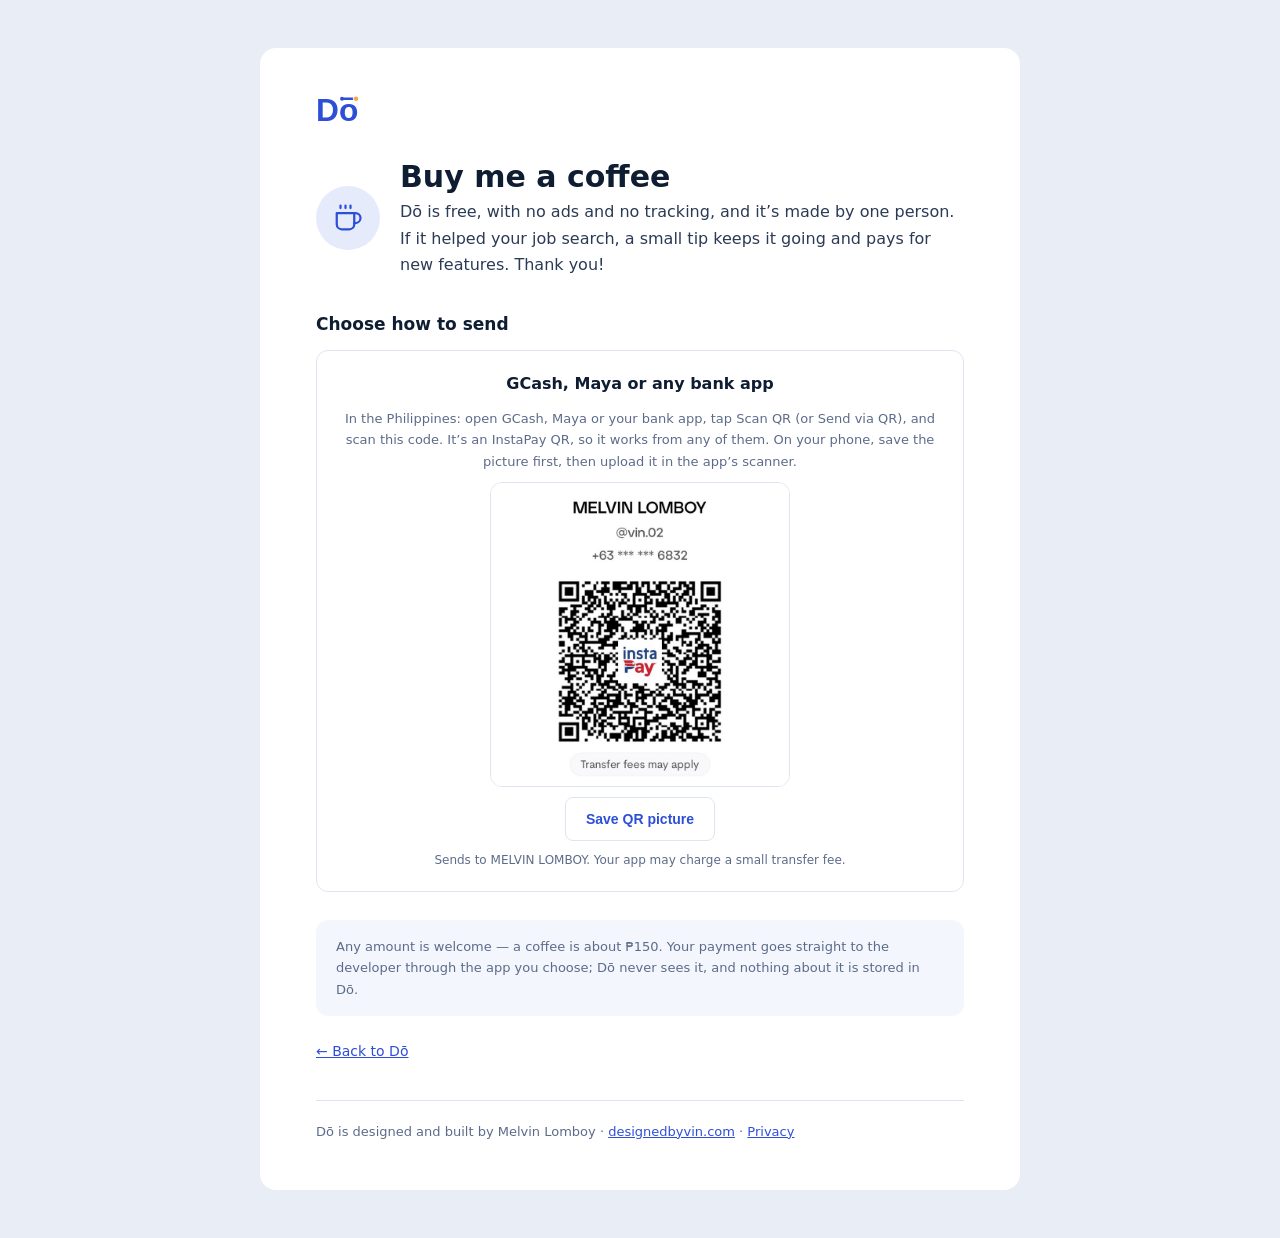
==== tip/index.html @ 1f3c9e64 "Add files via upload" ====
<!doctype html>
<html lang="en">
<head>
<meta charset="utf-8">
<meta name="viewport" content="width=device-width, initial-scale=1">
<title>Buy me a coffee · Dō</title>
<meta name="description" content="Dō is free and made by one person. If it helped your job search, you can buy the developer a coffee.">
<meta name="referrer" content="no-referrer">
<style>
  @font-face { font-family: 'Poppins'; src: url('../fonts/poppins-regular.woff') format('woff'); font-weight: 400; font-display: swap; }
  @font-face { font-family: 'Poppins'; src: url('../fonts/poppins-medium.woff') format('woff'); font-weight: 500; font-display: swap; }
  @font-face { font-family: 'Poppins'; src: url('../fonts/poppins-bold.woff') format('woff'); font-weight: 600 700; font-display: swap; }
  :root { --bg: #e9edf5; --card: #ffffff; --soft: #f3f6fc; --ink: #0f1d33; --body: #2b3a55; --muted: #5d6b8a; --primary: #2d4fd8; --primary-soft: #e6ebfc; --on-primary: #fff; --border: #dfe5ef; }
  @media (prefers-color-scheme: dark) { :root { --bg: #0b1220; --card: #121b2e; --soft: #18233a; --ink: #eef2fb; --body: #cdd6ea; --muted: #9aa8c6; --primary: #6f8cff; --primary-soft: #1c2a52; --on-primary: #0b1220; --border: #26324c; } }
  * { box-sizing: border-box; }
  html { background: var(--bg); min-height: 100%; }
  body { margin: 0; background: var(--bg); color: var(--body); font: 400 15px/1.65 'Poppins', system-ui, sans-serif; }
  main { max-width: 760px; margin: 48px auto; padding: 48px 56px; background: var(--card); border-radius: 16px; }
  .mark { display: inline-block; color: var(--primary); text-decoration: none; }
  .hero { display: flex; gap: 20px; align-items: center; margin: 28px 0 8px; }
  .cup { width: 64px; height: 64px; flex: none; border-radius: 50%; background: var(--primary-soft); color: var(--primary); display: grid; place-items: center; }
  h1 { margin: 0; font-size: 30px; line-height: 1.25; color: var(--ink); }
  .lead { margin: 4px 0 0; font-size: 16px; color: var(--body); }
  h2 { margin: 32px 0 12px; font-size: 17px; color: var(--ink); }
  .ways { display: grid; grid-template-columns: repeat(auto-fit, minmax(200px, 1fr)); gap: 16px; }
  .way { border: 1px solid var(--border); border-radius: 12px; padding: 20px; display: flex; flex-direction: column; align-items: center; gap: 10px; text-align: center; background: var(--card); }
  .way h3 { margin: 0; font-size: 16px; color: var(--ink); }
  .way p { margin: 0; font-size: 13px; color: var(--muted); }
  .qr { width: 180px; height: 180px; border-radius: 10px; background: #fff; padding: 8px; border: 1px solid var(--border); object-fit: contain; }
  .btn { display: inline-flex; align-items: center; justify-content: center; gap: 8px; min-height: 44px; padding: 0 20px; border-radius: 8px; background: var(--primary); color: var(--on-primary); font: 600 14px 'Poppins', sans-serif; text-decoration: none; border: 0; cursor: pointer; }
  .btn.ghost { background: transparent; color: var(--primary); border: 1px solid var(--border); }
  .copy { font: 500 13px ui-monospace, Menlo, monospace; color: var(--ink); background: var(--soft); border-radius: 6px; padding: 4px 10px; }
  .note { margin-top: 28px; padding: 16px 20px; border-radius: 12px; background: var(--soft); font-size: 13px; color: var(--muted); }
  .soon { padding: 24px; border: 1px dashed var(--border); border-radius: 12px; text-align: center; color: var(--muted); }
  a { color: var(--primary); }
  .qr-card { width: 100%; max-width: 300px; height: auto; border-radius: 12px; border: 1px solid var(--border); display: block; }
  .caption { font-size: 12px; color: var(--muted); }
  .back { display: inline-block; margin-top: 24px; font-size: 14px; color: var(--primary); }
  footer { margin-top: 36px; padding-top: 20px; border-top: 1px solid var(--border); color: var(--muted); font-size: 13px; }
  @media (max-width: 640px) { main { margin: 0; padding: 32px 20px; border-radius: 0; } h1 { font-size: 26px; } .hero { flex-direction: column; align-items: flex-start; gap: 12px; } }
</style>
</head>
<body>
<main>
  <a class="mark" href="https://designedbyvin.com" aria-label="Dō"><svg viewBox="0 255 1390 820" style="display:block;height:26px;width:auto;overflow:visible" aria-hidden="true"><text x="0" y="1050" font-family="Poppins, sans-serif" font-weight="700" font-size="1000" fill="currentColor">Do</text><path d="M820 342 H1190" stroke="currentColor" stroke-width="72" stroke-linecap="round"/><circle cx="820" cy="342" r="60" fill="currentColor"/><circle cx="1262" cy="342" r="86" fill="#f5a54a" stroke="var(--card)" stroke-width="30"/></svg></a>
  <div class="hero">
    <span class="cup" aria-hidden="true"><svg width="30" height="30" viewBox="0 0 24 24" fill="none" stroke="currentColor" stroke-width="1.8" stroke-linecap="round" stroke-linejoin="round"><path d="M17 8h1a4 4 0 1 1 0 8h-1"/><path d="M3 8h14v9a4 4 0 0 1-4 4H7a4 4 0 0 1-4-4Z"/><path d="M6 2v2M10 2v2M14 2v2"/></svg></span>
    <div>
      <h1>Buy me a coffee</h1>
      <p class="lead">Dō is free, with no ads and no tracking, and it’s made by one person. If it helped your job search, a small tip keeps it going and pays for new features. Thank you!</p>
    </div>
  </div>

  <h2>Choose how to send</h2>
  <div class="ways" id="ways"></div>

  <div class="note">Any amount is welcome — a coffee is about ₱150. Your payment goes straight to the developer through the app you choose; Dō never sees it, and nothing about it is stored in Dō.</div>
  <a class="back" href="../">← Back to Dō</a>
  <footer>Dō is designed and built by Melvin Lomboy · <a href="https://designedbyvin.com">designedbyvin.com</a> · <a href="../privacy/">Privacy</a></footer>
</main>
<script>
// ===== Your payment details: fill in what you use; leave the rest empty and it won't show. =====
const TIP = {
  instapay: { qr: 'tip-qr.jpg' },  // one InstaPay QR: works with GCash, Maya and any Philippine bank app
  gcash: { qr: '', number: '' },   // qr: an image file in this folder, e.g. 'gcash.png' · number: optional, e.g. '0917 *** 1234'
  maya: { qr: '', number: '' },
  paypal: '',                       // your PayPal.me name, e.g. 'designedbyvin' → paypal.me/designedbyvin
  kofi: '',                         // your Ko-fi name, e.g. 'designedbyvin' → ko-fi.com/designedbyvin
};
// =============================================================================================
const ways = document.getElementById('ways');
const card = (title, text, inner) => { const d = document.createElement('div'); d.className = 'way'; d.innerHTML = inner; d.prepend(Object.assign(document.createElement('p'), { textContent: text })); d.prepend(Object.assign(document.createElement('h3'), { textContent: title })); ways.append(d); };
const wallet = (key, name) => {
  const w = TIP[key]; if (!w || (!w.qr && !w.number)) return;
  const img = w.qr ? `<img class="qr" src="${encodeURI(w.qr)}" alt="${name} QR code for sending a tip">` : '';
  const save = w.qr ? `<a class="btn ghost" href="${encodeURI(w.qr)}" download="Do-tip-${key}-QR.png">Save QR picture</a>` : '';
  const num = w.number ? `<span class="copy">${w.number.replace(/[<>&]/g, '')}</span>` : '';
  card(name, w.qr ? `Open ${name}, tap Scan QR and scan this code. On your phone: save the picture, then upload it in ${name}’s scanner.` : `Send to this ${name} number.`, img + save + num);
};
if (TIP.instapay && TIP.instapay.qr) {
  const q = encodeURI(TIP.instapay.qr);
  card('GCash, Maya or any bank app', 'In the Philippines: open GCash, Maya or your bank app, tap Scan QR (or Send via QR), and scan this code. It’s an InstaPay QR, so it works from any of them. On your phone, save the picture first, then upload it in the app’s scanner.',
    `<img class="qr-card" src="${q}" alt="InstaPay QR code for sending a tip to Melvin Lomboy">` +
    `<a class="btn ghost" href="${q}" download="Do-tip-QR.jpg">Save QR picture</a>` +
    `<span class="caption">Sends to MELVIN LOMBOY. Your app may charge a small transfer fee.</span>`);
}
wallet('gcash', 'GCash');
wallet('maya', 'Maya');
if (TIP.paypal) card('PayPal', 'Cards and PayPal balance, from anywhere.', `<a class="btn" href="https://paypal.me/${encodeURIComponent(TIP.paypal)}" target="_blank" rel="noopener noreferrer">Send with PayPal</a>`);
if (TIP.kofi) card('Ko-fi', 'Buy a coffee with a card or PayPal.', `<a class="btn" href="https://ko-fi.com/${encodeURIComponent(TIP.kofi)}" target="_blank" rel="noopener noreferrer">Open Ko-fi</a>`);
if (!ways.children.length) ways.outerHTML = '<div class="soon">Ways to send a tip are coming soon. Thank you for wanting to!</div>';
</script>
</body>
</html>
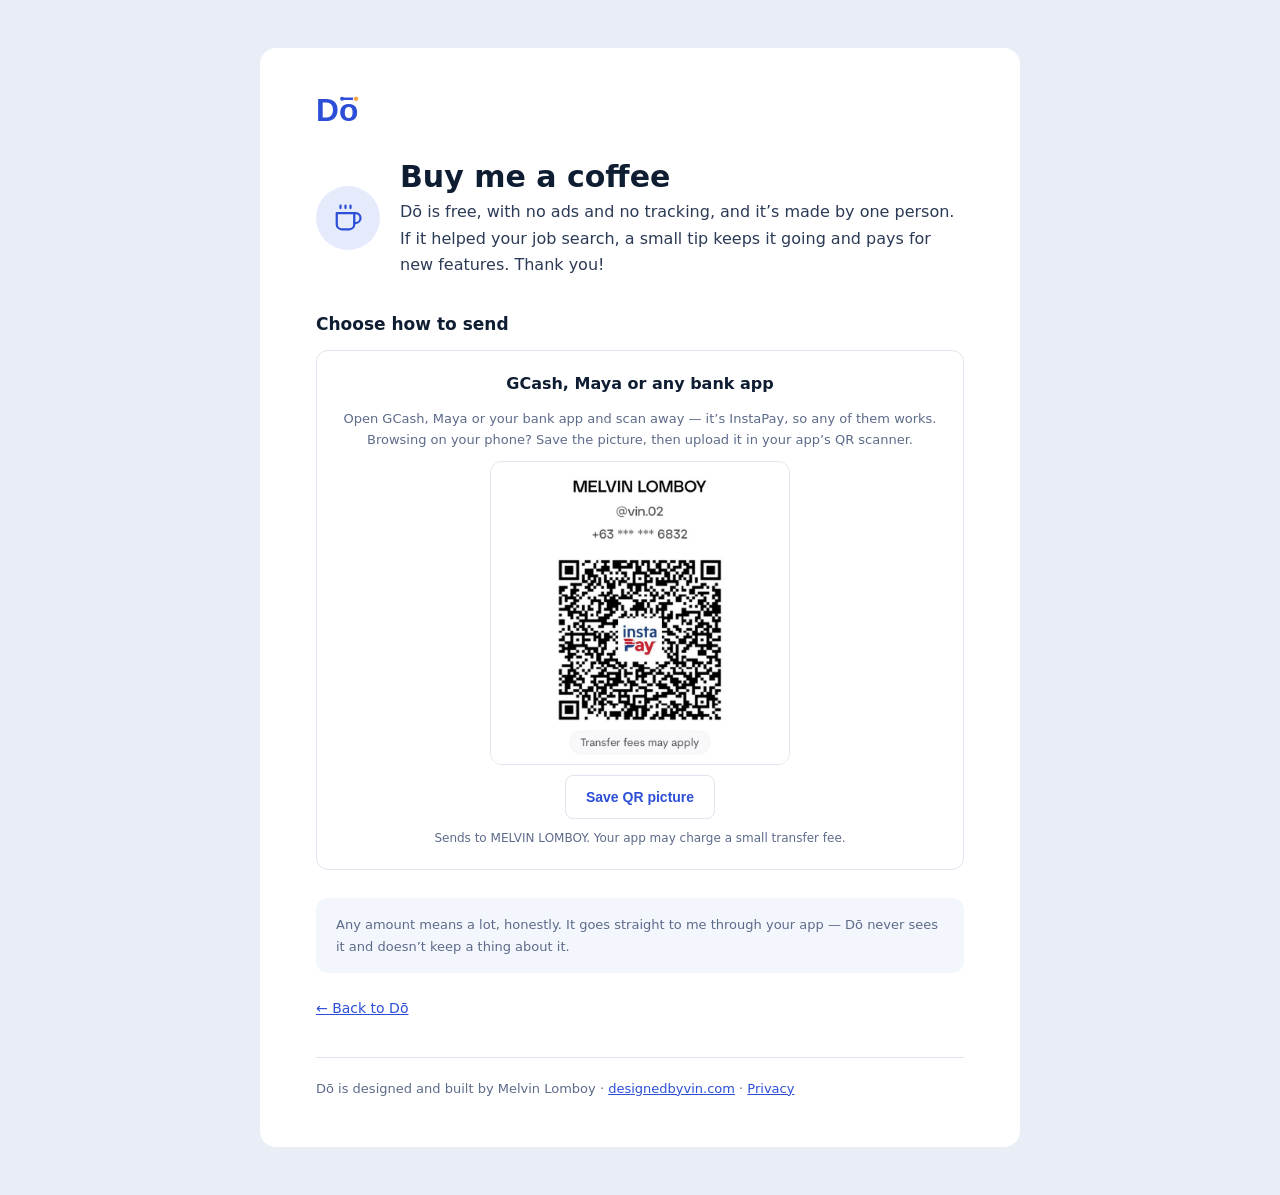
==== commit 2b3d5535: "Add files via upload" ====
--- a/tip/index.html
+++ b/tip/index.html
@@ -6,12 +6,14 @@
 <title>Buy me a coffee · Dō</title>
 <meta name="description" content="Dō is free and made by one person. If it helped your job search, you can buy the developer a coffee.">
 <meta name="referrer" content="no-referrer">
+<script>try{var t=new URLSearchParams(location.search).get('theme')||localStorage.getItem('do-theme');if(t==='light'||t==='dark')document.documentElement.setAttribute('data-theme',t)}catch(e){}</script>
 <style>
   @font-face { font-family: 'Poppins'; src: url('../fonts/poppins-regular.woff') format('woff'); font-weight: 400; font-display: swap; }
   @font-face { font-family: 'Poppins'; src: url('../fonts/poppins-medium.woff') format('woff'); font-weight: 500; font-display: swap; }
   @font-face { font-family: 'Poppins'; src: url('../fonts/poppins-bold.woff') format('woff'); font-weight: 600 700; font-display: swap; }
   :root { --bg: #e9edf5; --card: #ffffff; --soft: #f3f6fc; --ink: #0f1d33; --body: #2b3a55; --muted: #5d6b8a; --primary: #2d4fd8; --primary-soft: #e6ebfc; --on-primary: #fff; --border: #dfe5ef; }
-  @media (prefers-color-scheme: dark) { :root { --bg: #0b1220; --card: #121b2e; --soft: #18233a; --ink: #eef2fb; --body: #cdd6ea; --muted: #9aa8c6; --primary: #6f8cff; --primary-soft: #1c2a52; --on-primary: #0b1220; --border: #26324c; } }
+  @media (prefers-color-scheme: dark) { :root:not([data-theme='light']) { --bg: #0b1220; --card: #121b2e; --soft: #18233a; --ink: #eef2fb; --body: #cdd6ea; --muted: #9aa8c6; --primary: #6f8cff; --primary-soft: #1c2a52; --on-primary: #0b1220; --border: #26324c; } }
+  :root[data-theme='dark'] { --bg: #0b1220; --card: #121b2e; --soft: #18233a; --ink: #eef2fb; --body: #cdd6ea; --muted: #9aa8c6; --primary: #6f8cff; --primary-soft: #1c2a52; --on-primary: #0b1220; --border: #26324c; }
   * { box-sizing: border-box; }
   html { background: var(--bg); min-height: 100%; }
   body { margin: 0; background: var(--bg); color: var(--body); font: 400 15px/1.65 'Poppins', system-ui, sans-serif; }
@@ -54,7 +56,7 @@
   <h2>Choose how to send</h2>
   <div class="ways" id="ways"></div>
 
-  <div class="note">Any amount is welcome — a coffee is about ₱150. Your payment goes straight to the developer through the app you choose; Dō never sees it, and nothing about it is stored in Dō.</div>
+  <div class="note">Any amount means a lot, honestly. It goes straight to me through your app — Dō never sees it and doesn’t keep a thing about it.</div>
   <a class="back" href="../">← Back to Dō</a>
   <footer>Dō is designed and built by Melvin Lomboy · <a href="https://designedbyvin.com">designedbyvin.com</a> · <a href="../privacy/">Privacy</a></footer>
 </main>
@@ -79,7 +81,7 @@
 };
 if (TIP.instapay && TIP.instapay.qr) {
   const q = encodeURI(TIP.instapay.qr);
-  card('GCash, Maya or any bank app', 'In the Philippines: open GCash, Maya or your bank app, tap Scan QR (or Send via QR), and scan this code. It’s an InstaPay QR, so it works from any of them. On your phone, save the picture first, then upload it in the app’s scanner.',
+  card('GCash, Maya or any bank app', 'Open GCash, Maya or your bank app and scan away — it’s InstaPay, so any of them works. Browsing on your phone? Save the picture, then upload it in your app’s QR scanner.',
     `<img class="qr-card" src="${q}" alt="InstaPay QR code for sending a tip to Melvin Lomboy">` +
     `<a class="btn ghost" href="${q}" download="Do-tip-QR.jpg">Save QR picture</a>` +
     `<span class="caption">Sends to MELVIN LOMBOY. Your app may charge a small transfer fee.</span>`);
